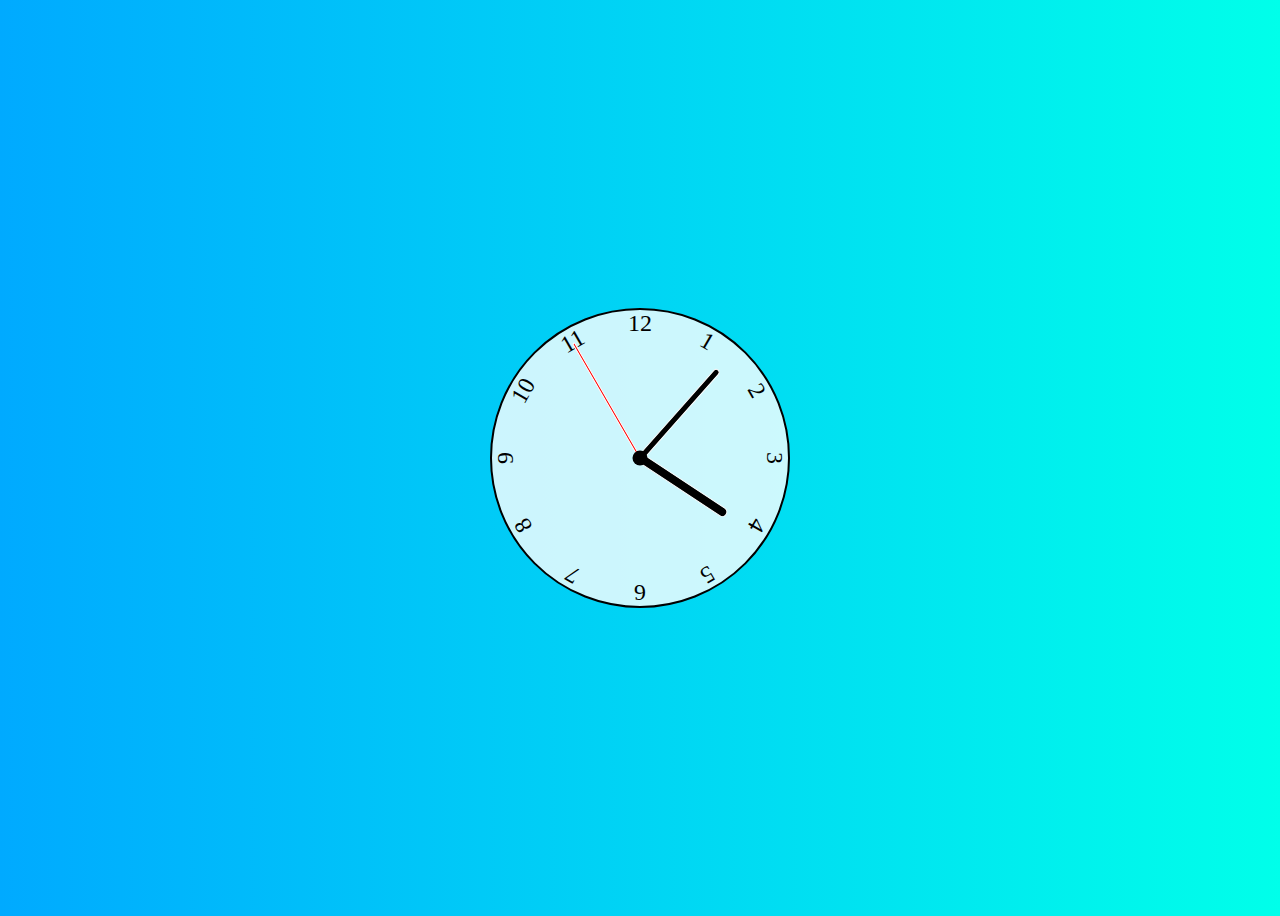
==== index.html @ dcbdd273 "Update and rename index.md to index.html" ====
<!DOCTYPE html>
<html lang="en">
<head>
    <meta charset="UTF-8">
    <meta http-equiv="X-UA-Compatible" content="IE=edge">
    <meta name="viewport" content="width=device-width, initial-scale=1.0">
    <link rel="stylesheet" href="Javascript clock.css">
    <script defer src="Javascript clock.js"></script>
    <title>Clock</title>
</head>
<body>
<div class="clock">
  <div class="hand hour" data-hour-hand></div>
  <div class="hand minute" data-minute-hand></div>
  <div class="hand second" data-second-hand></div>
  <div class="number number1">1</div>
  <div class="number number2">2</div>
  <div class="number number3">3</div>
  <div class="number number4">4</div>
  <div class="number number5">5</div>
  <div class="number number6">6</div>
  <div class="number number7">7</div>
  <div class="number number8">8</div>
  <div class="number number9">9</div>
  <div class="number number10">10</div>
  <div class="number number11">11</div>
  <div class="number number12">12</div>
</div>
 
</body>
</html>
---- Javascript clock.css ----
*, *::after, *::before {
    box-sizing: border-box;
  }
  
  body {
    background: linear-gradient(to right, hsl(200, 100%, 50%), hsl(175, 100%, 50%));
    display: flex;
    justify-content: center;
    align-items: center;
    min-height: 100vh;
    overflow: hidden;
  }
  
  .clock {
    width: 300px;
    height: 300px;
    background-color: rgba(255, 255, 255, .8);
    border-radius: 50%;
    border: 2px solid black;
    position: relative;
  }
  
  .clock .number {
    --rotation: 0;
    position: absolute;
    width: 100%;
    height: 100%;
    text-align: center;
    transform: rotate(var(--rotation));
    font-size: 1.5rem;
  }
  
  .clock .number1 { --rotation: 30deg; }
  .clock .number2 { --rotation: 60deg; }
  .clock .number3 { --rotation: 90deg; }
  .clock .number4 { --rotation: 120deg; }
  .clock .number5 { --rotation: 150deg; }
  .clock .number6 { --rotation: 180deg; }
  .clock .number7 { --rotation: 210deg; }
  .clock .number8 { --rotation: 240deg; }
  .clock .number9 { --rotation: 270deg; }
  .clock .number10 { --rotation: 300deg; }
  .clock .number11 { --rotation: 330deg; }
  
  .clock .hand {
    --rotation: 0;
    position: absolute;
    bottom: 50%;
    left: 50%;
    border: 1px solid white;
    border-top-left-radius: 10px;
    border-top-right-radius: 10px;
    transform-origin: bottom;
    z-index: 10;
    transform: translateX(-50%) rotate(calc(var(--rotation) * 1deg));
  }
  
  .clock::after {
    content: '';
    position: absolute;
    background-color: black;
    z-index: 11;
    width: 15px;
    height: 15px;
    top: 50%;
    left: 50%;
    transform: translate(-50%, -50%);
    border-radius: 50%;
  }
  
  .clock .hand.second {
    width: 3px;
    height: 45%;
    background-color: red;
  }
  
  .clock .hand.minute {
    width: 7px;
    height: 40%;
    background-color: black;
  }
  
  .clock .hand.hour {
    width: 10px;
    height: 35%;
    background-color: black;
  }
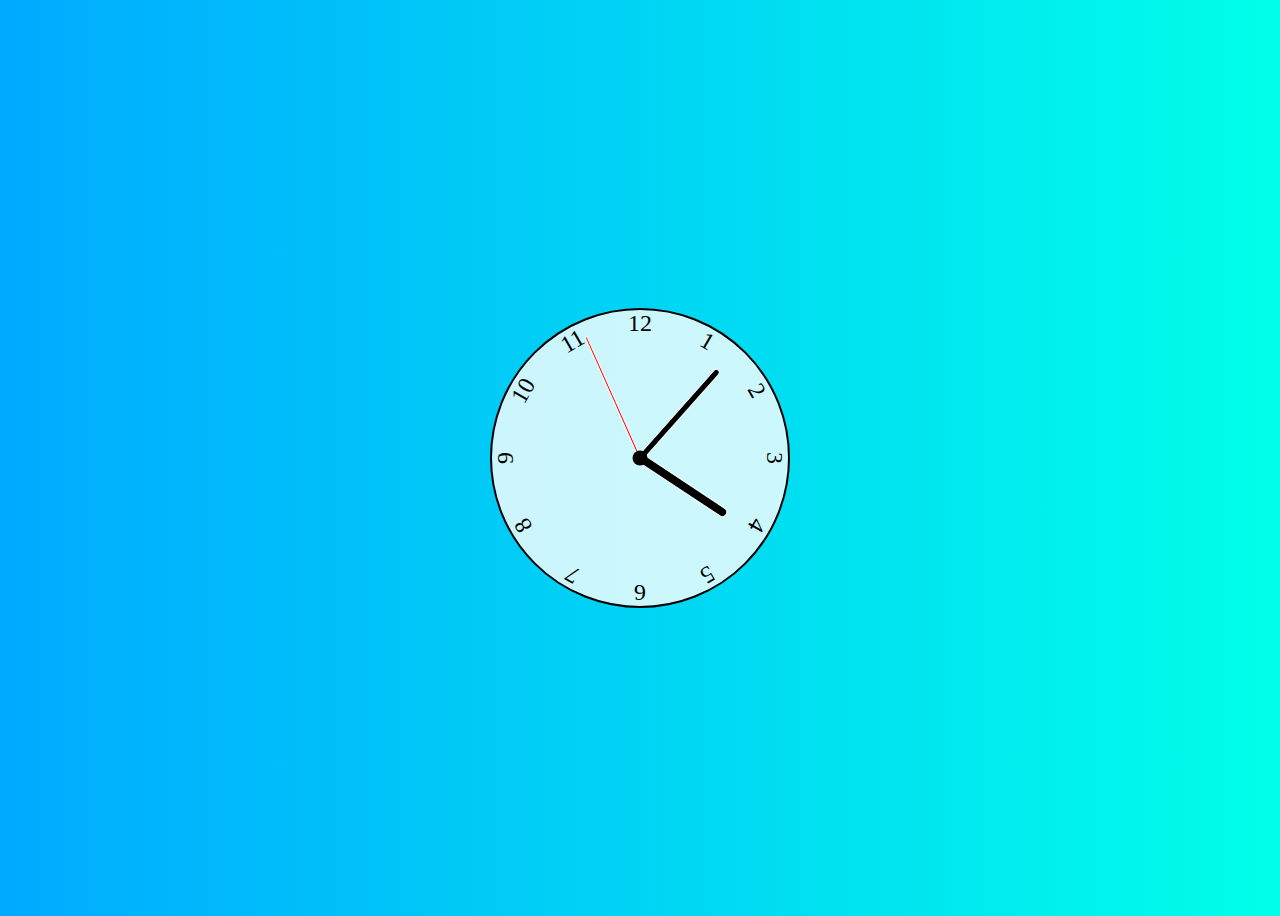
==== commit 5a937a75: "Update index.html" ====
--- a/index.html
+++ b/index.html
@@ -4,8 +4,8 @@
     <meta charset="UTF-8">
     <meta http-equiv="X-UA-Compatible" content="IE=edge">
     <meta name="viewport" content="width=device-width, initial-scale=1.0">
-    <link rel="stylesheet" href="Javascript clock.css">
-    <script defer src="Javascript clock.js"></script>
+    <link rel="stylesheet" href="index.css">
+    <script defer src="index.js"></script>
     <title>Clock</title>
 </head>
 <body>
--- a/index.css
+++ b/index.css
@@ -0,0 +1,88 @@
+*, *::after, *::before {
+    box-sizing: border-box;
+  }
+  
+  body {
+    background: linear-gradient(to right, hsl(200, 100%, 50%), hsl(175, 100%, 50%));
+    display: flex;
+    justify-content: center;
+    align-items: center;
+    min-height: 100vh;
+    overflow: hidden;
+  }
+  
+  .clock {
+    width: 300px;
+    height: 300px;
+    background-color: rgba(255, 255, 255, .8);
+    border-radius: 50%;
+    border: 2px solid black;
+    position: relative;
+  }
+  
+  .clock .number {
+    --rotation: 0;
+    position: absolute;
+    width: 100%;
+    height: 100%;
+    text-align: center;
+    transform: rotate(var(--rotation));
+    font-size: 1.5rem;
+  }
+  
+  .clock .number1 { --rotation: 30deg; }
+  .clock .number2 { --rotation: 60deg; }
+  .clock .number3 { --rotation: 90deg; }
+  .clock .number4 { --rotation: 120deg; }
+  .clock .number5 { --rotation: 150deg; }
+  .clock .number6 { --rotation: 180deg; }
+  .clock .number7 { --rotation: 210deg; }
+  .clock .number8 { --rotation: 240deg; }
+  .clock .number9 { --rotation: 270deg; }
+  .clock .number10 { --rotation: 300deg; }
+  .clock .number11 { --rotation: 330deg; }
+  
+  .clock .hand {
+    --rotation: 0;
+    position: absolute;
+    bottom: 50%;
+    left: 50%;
+    border: 1px solid white;
+    border-top-left-radius: 10px;
+    border-top-right-radius: 10px;
+    transform-origin: bottom;
+    z-index: 10;
+    transform: translateX(-50%) rotate(calc(var(--rotation) * 1deg));
+  }
+  
+  .clock::after {
+    content: '';
+    position: absolute;
+    background-color: black;
+    z-index: 11;
+    width: 15px;
+    height: 15px;
+    top: 50%;
+    left: 50%;
+    transform: translate(-50%, -50%);
+    border-radius: 50%;
+  }
+  
+  .clock .hand.second {
+    width: 3px;
+    height: 45%;
+    background-color: red;
+  }
+  
+  .clock .hand.minute {
+    width: 7px;
+    height: 40%;
+    background-color: black;
+  }
+  
+  .clock .hand.hour {
+    width: 10px;
+    height: 35%;
+    background-color: black;
+  }
+  
